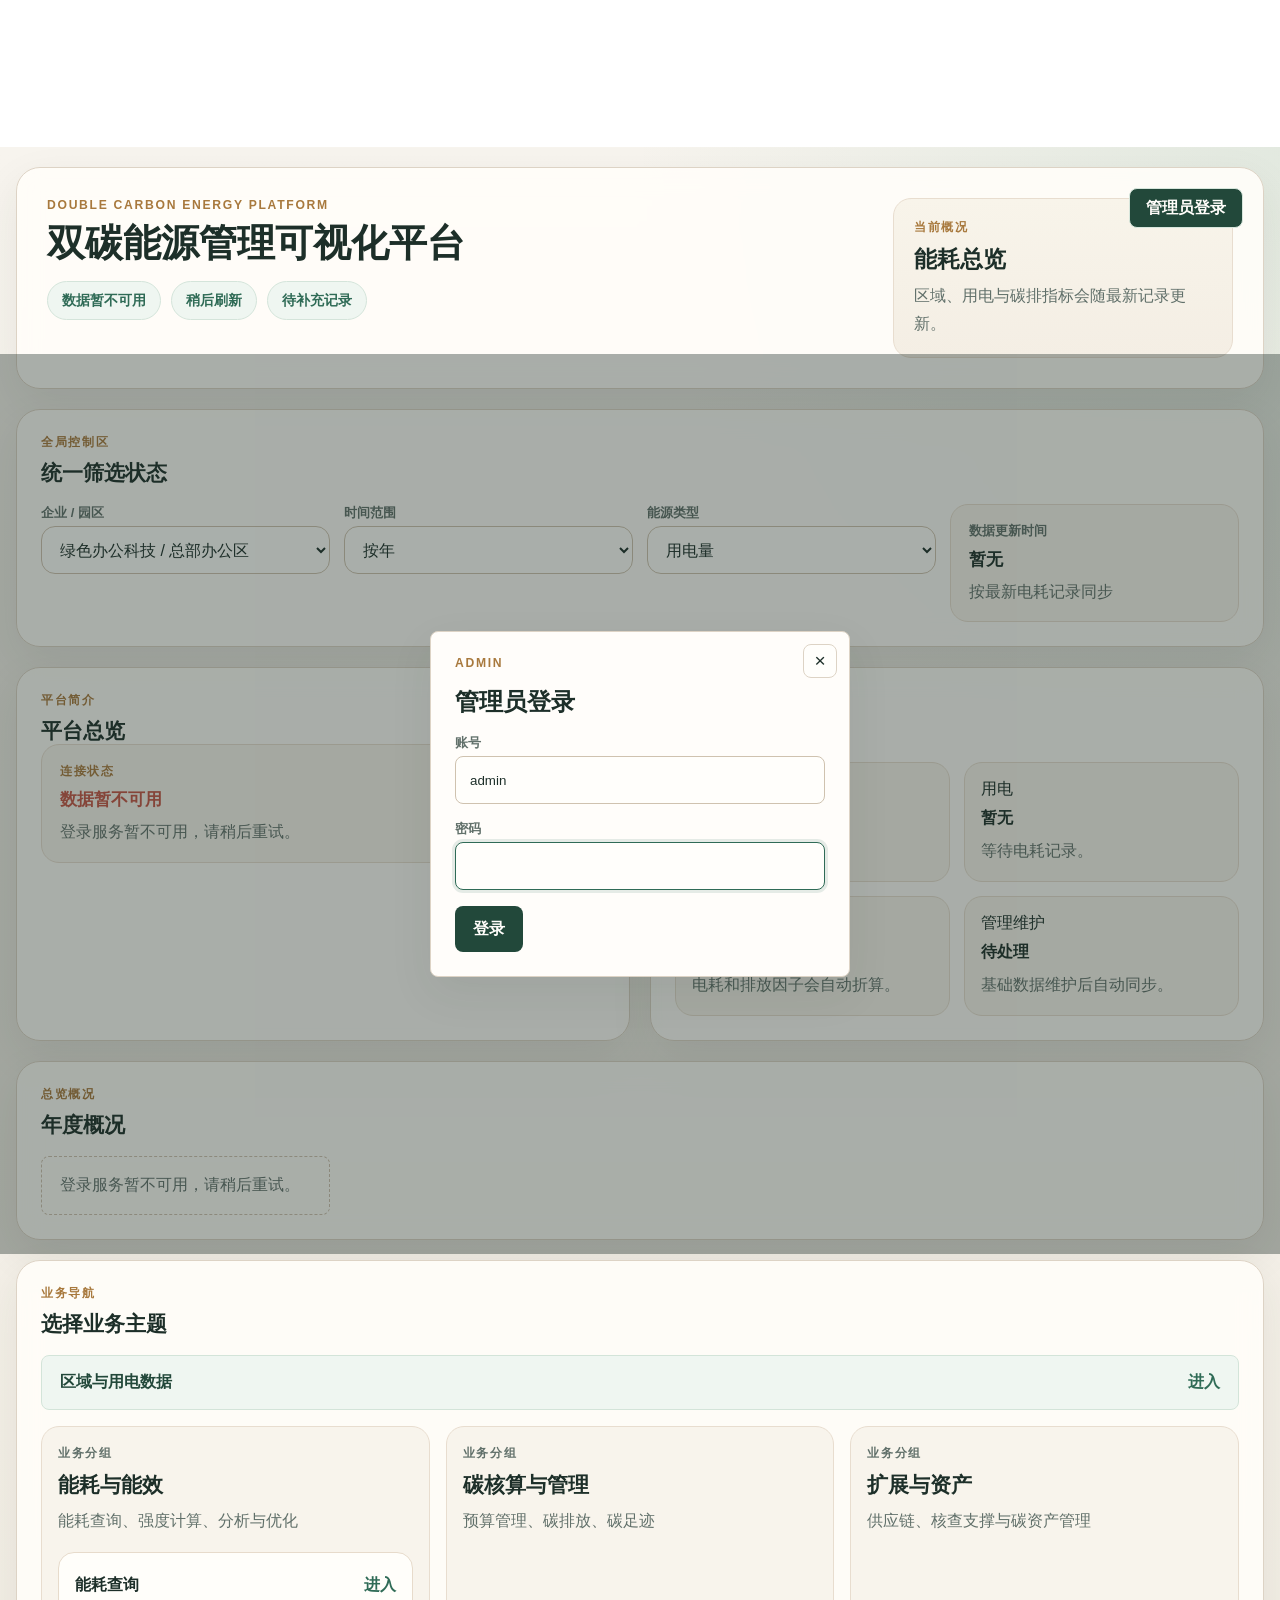
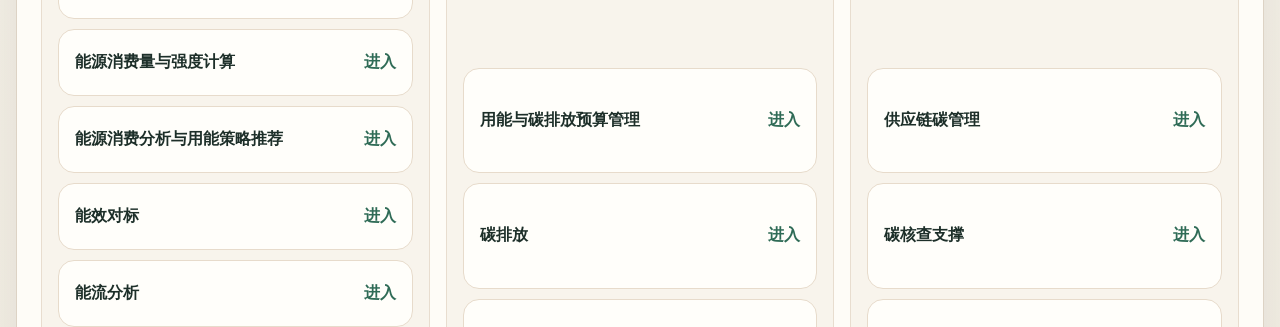
==== viewweb/admin.html @ d1d1e4b5 "Initial commit" ====
<!doctype html>
<html lang="zh-CN">
<head>
  <meta charset="UTF-8">
  <meta name="viewport" content="width=device-width, initial-scale=1.0">
  <title>管理中心</title>
  <link rel="stylesheet" href="./styles.css">
</head>
<body class="detail-page admin-page">
  <div class="page-shell">
    <header class="panel module-hero">
      <div class="admin-topbar">
        <a class="back-link" href="./index.html" aria-label="返回主页">
          <span class="back-icon">←</span>
          <span>返回主页</span>
        </a>
        <button id="logoutButton" class="secondary-button" type="button">退出登录</button>
      </div>
      <div class="module-hero-main">
        <div>
          <p class="eyebrow">Admin Console</p>
          <h1>管理中心</h1>
          <div class="tag-row">
            <span class="tag">区域维护</span>
            <span class="tag">用电录入</span>
            <span class="tag">数据同步</span>
          </div>
        </div>
        <div class="hero-side-card compact">
          <span class="mini-label">当前账号</span>
          <strong id="adminName">校验中</strong>
          <p id="adminRoleText"></p>
        </div>
      </div>
    </header>

    <section class="panel">
      <div class="section-head">
        <div>
          <p class="eyebrow">账号安全</p>
          <h2>修改密码</h2>
        </div>
      </div>
      <form id="passwordForm" class="data-form compact-form">
        <label class="field">
          <span>当前密码</span>
          <input name="currentPassword" type="password" autocomplete="current-password" required>
        </label>
        <label class="field">
          <span>新密码</span>
          <input name="newPassword" type="password" autocomplete="new-password" minlength="6" required>
        </label>
        <label class="field">
          <span>确认新密码</span>
          <input name="confirmPassword" type="password" autocomplete="new-password" minlength="6" required>
        </label>
        <div class="form-actions">
          <button class="secondary-button" type="submit">更新密码</button>
          <span id="passwordStatus" class="data-status"></span>
        </div>
      </form>
    </section>

    <section class="panel">
      <div class="section-head">
        <div>
          <p class="eyebrow">区域信息</p>
          <h2 id="areaFormTitle">新增区域</h2>
        </div>
        <a class="secondary-button" href="./areas.html">查看区域数据</a>
      </div>
      <form id="areaForm" class="data-form">
        <input name="areaId" type="hidden">
        <label class="field">
          <span>区域名称</span>
          <input name="name" required placeholder="例如：A 座 3 层办公区">
        </label>
        <label class="field">
          <span>区域编码</span>
          <input name="code" required placeholder="例如：a3-office">
        </label>
        <label class="field">
          <span>区域类型</span>
          <select name="areaType">
            <option value="office">办公室</option>
            <option value="park">园区</option>
            <option value="building">楼栋</option>
            <option value="floor">楼层</option>
            <option value="room">房间</option>
            <option value="custom">自定义</option>
          </select>
        </label>
        <label class="field">
          <span>建筑面积 m²</span>
          <input name="floorAreaM2" type="number" min="0" step="0.01" value="0">
        </label>
        <label class="field">
          <span>办公人数</span>
          <input name="staffCount" type="number" min="0" step="1" value="0">
        </label>
        <label class="field">
          <span>年度预算 kWh</span>
          <input name="annualBudgetKwh" type="number" min="0" step="0.001">
        </label>
        <label class="field">
          <span>电力排放因子 kg CO₂e/kWh</span>
          <input name="gridEmissionFactor" type="number" min="0" step="0.0001" value="0.42">
        </label>
        <label class="field">
          <span>备注</span>
          <input name="note" placeholder="可选">
        </label>
        <div class="form-actions">
          <button class="primary-button" type="submit">保存区域</button>
          <button id="cancelAreaEdit" class="secondary-button hidden" type="button">取消编辑</button>
          <button id="deactivateAreaButton" class="danger-button hidden" type="button">停用区域</button>
          <span id="areaStatus" class="data-status"></span>
        </div>
      </form>
    </section>

    <section class="workspace-two-col">
      <article class="panel workspace-panel">
        <div class="section-head">
          <div>
            <p class="eyebrow">区域列表</p>
            <h2>已建区域</h2>
          </div>
        </div>
        <div id="areaList" class="area-list"></div>
      </article>

      <article class="panel workspace-panel">
        <div class="section-head">
          <div>
            <p class="eyebrow">用电数据</p>
            <h2>录入电耗</h2>
          </div>
        </div>
        <form id="readingForm" class="data-form compact-form">
          <label class="field">
            <span>选择区域</span>
            <select id="readingAreaSelect" name="areaId" required></select>
          </label>
          <label class="field">
            <span>统计口径</span>
            <select name="periodType">
              <option value="day">按日</option>
              <option value="month">按月</option>
              <option value="year">按年</option>
              <option value="hour">按小时</option>
            </select>
          </label>
          <label class="field">
            <span>统计时间</span>
            <input name="readingTime" type="date" required>
          </label>
          <label class="field">
            <span>电耗 kWh</span>
            <input name="kwh" type="number" min="0" step="0.001" required>
          </label>
          <label class="field">
            <span>记录方式</span>
            <input name="source" value="手动记录">
          </label>
          <label class="field">
            <span>备注</span>
            <input name="note" placeholder="可选">
          </label>
          <div class="form-actions">
            <button class="primary-button" type="submit">保存电耗</button>
            <span id="readingStatus" class="data-status"></span>
          </div>
        </form>
      </article>
    </section>

    <section class="panel">
      <div class="section-head">
        <div>
          <p class="eyebrow">区域概览</p>
          <h2>区域数据状态</h2>
        </div>
      </div>
      <div id="adminStats" class="stats-grid"></div>
    </section>
  </div>

  <script src="./api.js"></script>
  <script src="./admin.js"></script>
</body>
</html>
---- viewweb/styles.css ----
:root {
  --bg: #f4f1ea;
  --panel: rgba(255, 253, 249, 0.92);
  --panel-strong: #fffdfa;
  --panel-soft: #f8f4ec;
  --line: #ddd3c5;
  --line-strong: #cfc2af;
  --ink: #1d2f29;
  --ink-soft: #61706a;
  --green-900: #22483a;
  --green-700: #2f6b56;
  --green-500: #4f9a78;
  --green-100: #edf5ef;
  --amber: #a8793d;
  --danger: #c45444;
  --danger-soft: #f8e4e0;
  --success: #2f8b5d;
  --success-soft: #e8f4ed;
  --shadow: 0 16px 44px rgba(33, 46, 40, 0.08);
}

* {
  box-sizing: border-box;
}

html {
  scroll-behavior: smooth;
}

body {
  margin: 0;
  min-height: 100vh;
  color: var(--ink);
  font-family: "Microsoft YaHei UI", "PingFang SC", sans-serif;
  background:
    radial-gradient(circle at top right, rgba(79, 154, 120, 0.12), transparent 28%),
    linear-gradient(180deg, #f7f4ee 0%, #f1ece2 100%);
}

a,
button,
select {
  font: inherit;
}

button {
  cursor: pointer;
}

.page-shell {
  width: min(1320px, calc(100% - 32px));
  margin: 20px auto 28px;
  display: grid;
  gap: 20px;
}

.panel {
  background: var(--panel);
  border: 1px solid var(--line);
  border-radius: 24px;
  box-shadow: var(--shadow);
  backdrop-filter: blur(12px);
  padding: 24px;
}

.platform-hero,
.module-hero {
  padding: 30px;
}

.platform-hero {
  position: relative;
  display: grid;
  grid-template-columns: minmax(0, 1.35fr) minmax(280px, 340px);
  gap: 20px;
  align-items: stretch;
}

.module-hero {
  display: grid;
  gap: 20px;
}

.module-hero-main {
  display: grid;
  grid-template-columns: minmax(0, 1fr);
  gap: 20px;
  align-items: stretch;
}

.hero-copy-block h1,
.module-hero h1 {
  margin: 10px 0 14px;
  font-family: "STZhongsong", "Microsoft YaHei UI", sans-serif;
  font-size: clamp(2rem, 3vw, 3.2rem);
  line-height: 1.08;
}

.control-static p,
.selection-banner p,
.hero-side-card p,
.module-group-head p,
.stat-card p,
.snapshot-card p,
.module-entry-card span,
.info-card p,
.formula-card p,
.metric-card p,
.event-item p,
.recommend-item p,
.reference-box p,
.reference-footer,
.legend-row span {
  margin: 0;
  color: var(--ink-soft);
  line-height: 1.72;
}

.eyebrow,
.mini-label {
  margin: 0;
  font-size: 0.76rem;
  letter-spacing: 0.14em;
  text-transform: uppercase;
  font-weight: 700;
  color: var(--amber);
}

.hero-side-card,
.control-static,
.selection-banner,
.snapshot-card,
.stat-card,
.module-group-card,
.info-card,
.formula-card,
.metric-card,
.event-item,
.recommend-item,
.reference-box,
.legend-row {
  background: var(--panel-soft);
  border: 1px solid #e8ddcf;
  border-radius: 18px;
}

.hero-side-card {
  padding: 20px;
  display: grid;
  align-content: start;
  gap: 10px;
  background: linear-gradient(180deg, #f8f4ea 0%, #f4eee4 100%);
}

.hero-side-card strong {
  font-size: 1.42rem;
  line-height: 1.16;
}

.tag-row {
  display: flex;
  flex-wrap: wrap;
  gap: 10px;
  margin-top: 18px;
}

.tag {
  display: inline-flex;
  align-items: center;
  padding: 9px 14px;
  border-radius: 999px;
  background: #eff6f1;
  border: 1px solid #d4e4da;
  color: var(--green-700);
  font-size: 0.88rem;
  font-weight: 700;
}

.section-head {
  display: flex;
  align-items: start;
  justify-content: space-between;
  gap: 16px;
  margin-bottom: 18px;
}

.section-head h2,
.section-head h3,
.panel h2,
.panel h3 {
  margin: 8px 0 0;
  font-size: 1.3rem;
  line-height: 1.3;
}

.global-controls,
.analysis-controls {
  display: grid;
  gap: 14px;
  align-items: start;
}

.global-controls {
  grid-template-columns: repeat(auto-fit, minmax(210px, 1fr));
}

.analysis-controls {
  grid-template-columns: repeat(4, minmax(0, 1fr));
}

.field {
  display: grid;
  gap: 4px;
  align-content: start;
  align-self: start;
}

.field span,
.control-static span {
  color: var(--ink-soft);
  font-size: 0.82rem;
  font-weight: 700;
}

select {
  width: 100%;
  min-height: 48px;
  border-radius: 14px;
  border: 1px solid var(--line-strong);
  background: #fffefb;
  color: var(--ink);
  padding: 0 14px;
}

input {
  width: 100%;
  min-height: 48px;
  border-radius: 8px;
  border: 1px solid var(--line-strong);
  background: #fffefb;
  color: var(--ink);
  padding: 0 14px;
  outline: none;
}

input:focus,
select:focus {
  border-color: var(--green-700);
  box-shadow: 0 0 0 3px rgba(47, 107, 86, 0.12);
}

.control-static,
.selection-banner {
  padding: 16px 18px;
}

.control-static strong,
.selection-banner strong {
  display: block;
  margin: 8px 0 6px;
  font-size: 1.05rem;
  line-height: 1.4;
}

.control-static.emphasis {
  background: linear-gradient(180deg, #eef5ef 0%, #f5f8f2 100%);
}

.home-overview-grid {
  display: grid;
  grid-template-columns: repeat(2, minmax(0, 1fr));
  gap: 20px;
}

.snapshot-grid {
  display: grid;
  grid-template-columns: repeat(2, minmax(0, 1fr));
  gap: 14px;
  margin-top: 18px;
}

.snapshot-card,
.stat-card,
.module-group-card,
.info-card,
.formula-card,
.metric-card,
.event-item,
.recommend-item,
.reference-box {
  padding: 16px;
}

.snapshot-card strong,
.stat-card strong,
.module-entry-card strong,
.info-card strong,
.formula-card strong,
.metric-card strong,
.event-item strong,
.recommend-item strong,
.reference-box strong {
  display: block;
  margin: 8px 0;
}

.stats-grid {
  display: grid;
  grid-template-columns: repeat(4, minmax(0, 1fr));
  gap: 14px;
}

.stat-card strong {
  font-size: 1.56rem;
  line-height: 1.08;
}

.status-danger {
  color: var(--danger);
}

.status-success {
  color: var(--success);
}

.module-group-grid {
  display: grid;
  grid-template-columns: repeat(3, minmax(0, 1fr));
  gap: 16px;
}

.module-group-card {
  display: grid;
  gap: 18px;
}

.module-group-head h3 {
  margin: 8px 0 8px;
}

.module-entry-list {
  display: grid;
  gap: 10px;
}

.module-entry-card {
  display: grid;
  grid-template-columns: minmax(0, 1fr) auto;
  gap: 12px;
  align-items: center;
  padding: 14px 16px;
  border-radius: 16px;
  text-decoration: none;
  color: var(--ink);
  background: #fffefa;
  border: 1px solid #e7dbcb;
  transition: transform 160ms ease, border-color 160ms ease, box-shadow 160ms ease;
}

.module-entry-card:hover,
.switch-chip:hover,
.back-link:hover {
  transform: translateY(-1px);
}

.module-entry-card:hover {
  border-color: #d2c2ab;
  box-shadow: 0 10px 24px rgba(34, 72, 58, 0.08);
}

.module-entry-card i {
  font-style: normal;
  color: var(--green-700);
  font-weight: 700;
}

.data-entry-link {
  display: grid;
  grid-template-columns: minmax(0, 1fr) auto;
  gap: 12px;
  align-items: center;
  margin-bottom: 16px;
  padding: 16px 18px;
  border-radius: 8px;
  border: 1px solid #d3e4d9;
  background: #eff6f1;
  color: var(--green-900);
  text-decoration: none;
  font-weight: 700;
}

.data-entry-link span {
  color: var(--green-700);
}

.back-link {
  width: fit-content;
  display: inline-flex;
  align-items: center;
  gap: 10px;
  padding: 10px 16px;
  border-radius: 999px;
  text-decoration: none;
  color: var(--green-900);
  background: #eef5ef;
  border: 1px solid #d7e6dc;
  font-weight: 700;
  transition: transform 160ms ease, border-color 160ms ease;
}

.back-icon {
  display: inline-flex;
  align-items: center;
  justify-content: center;
  width: 28px;
  height: 28px;
  border-radius: 999px;
  background: #fff;
  border: 1px solid #d7e6dc;
}

.module-switcher {
  display: flex;
  flex-wrap: wrap;
  gap: 10px;
  margin-bottom: 12px;
}

.switch-chip {
  display: inline-flex;
  align-items: center;
  padding: 10px 14px;
  border-radius: 999px;
  text-decoration: none;
  color: var(--green-900);
  background: #eff6f1;
  border: 1px solid #d3e4d9;
  font-weight: 700;
  transition: transform 160ms ease, background 160ms ease, color 160ms ease, border-color 160ms ease;
}

.switch-chip.active {
  background: var(--green-900);
  border-color: var(--green-900);
  color: #fffdfa;
}

.chart-grid {
  display: grid;
  grid-template-columns: repeat(2, minmax(0, 1fr));
  gap: 20px;
}

.chart-panel {
  min-height: 430px;
}

.chart-host {
  margin-top: 18px;
}

.line-chart-svg,
.pie-chart-svg {
  display: block;
  width: 100%;
  height: auto;
}

.line-grid {
  stroke: #e5ddd1;
  stroke-width: 1;
}

.line-axis {
  stroke: #cdbfab;
  stroke-width: 1.2;
}

.line-path {
  fill: none;
  stroke: var(--green-700);
  stroke-width: 3;
  stroke-linecap: round;
  stroke-linejoin: round;
}

.budget-path {
  fill: none;
  stroke: var(--amber);
  stroke-width: 2;
  stroke-dasharray: 7 6;
}

.point-danger {
  fill: var(--danger);
}

.point-success {
  fill: var(--success);
}

.chart-caption {
  display: flex;
  flex-wrap: wrap;
  gap: 16px;
  margin-top: 14px;
  color: var(--ink-soft);
  font-size: 0.84rem;
}

.legend-inline {
  display: inline-flex;
  align-items: center;
  gap: 8px;
}

.legend-swatch {
  width: 11px;
  height: 11px;
  border-radius: 999px;
}

.single-point-chart {
  display: grid;
  gap: 18px;
  padding: 18px;
  border: 1px solid #e8ddcf;
  border-radius: 18px;
  background: var(--panel-soft);
}

.single-chart-head span,
.single-bar-label span {
  display: block;
  color: var(--ink-soft);
}

.single-chart-head strong {
  display: block;
  margin: 8px 0;
  font-size: 2rem;
  line-height: 1.08;
}

.single-chart-head p {
  margin: 0;
  color: var(--ink-soft);
}

.single-bar-list {
  display: grid;
  gap: 14px;
}

.single-bar-row {
  display: grid;
  grid-template-columns: minmax(120px, 160px) minmax(0, 1fr);
  gap: 14px;
  align-items: center;
}

.single-bar-label strong {
  display: block;
  margin-bottom: 4px;
}

.single-bar-track {
  height: 22px;
  overflow: hidden;
  border-radius: 999px;
  background: #ece8df;
}

.single-bar-fill {
  display: block;
  height: 100%;
  border-radius: inherit;
}

.single-bar-fill.tone-success {
  background: var(--success);
}

.single-bar-fill.tone-danger {
  background: var(--danger);
}

.single-bar-fill.tone-budget {
  background: var(--amber);
}

.pie-layout {
  display: grid;
  grid-template-columns: 240px minmax(0, 1fr);
  gap: 16px;
  align-items: center;
}

.pie-total {
  fill: var(--ink);
  font-size: 1.32rem;
  font-weight: 800;
}

.pie-total-label {
  fill: var(--ink-soft);
  font-size: 0.82rem;
}

.pie-legend {
  display: grid;
  gap: 10px;
}

.legend-row {
  display: grid;
  grid-template-columns: auto 1fr auto;
  gap: 10px;
  align-items: center;
  padding: 10px 12px;
}

.legend-value {
  text-align: right;
  font-weight: 800;
}

.detail-grid {
  display: grid;
  grid-template-columns: repeat(12, minmax(0, 1fr));
  gap: 20px;
}

.span-12 {
  grid-column: span 12;
}

.span-6 {
  grid-column: span 6;
}

.span-4 {
  grid-column: span 4;
}

.info-list,
.formula-grid,
.metric-grid,
.event-list,
.recommend-list,
.reference-grid {
  display: grid;
  gap: 12px;
  margin-top: 16px;
}

.metric-grid {
  grid-template-columns: repeat(2, minmax(0, 1fr));
}

.formula-card code {
  display: block;
  margin: 10px 0 8px;
  padding: 10px 12px;
  border-radius: 12px;
  background: #eef5ef;
  color: var(--green-900);
  font-family: "Consolas", "Cascadia Code", monospace;
  line-height: 1.6;
}

.reference-grid {
  grid-template-columns: repeat(4, minmax(0, 1fr));
}

.reference-footer {
  margin-top: 16px;
  padding: 16px;
  border-radius: 16px;
  background: var(--panel-soft);
  border: 1px solid #e8ddcf;
}

.badge {
  display: inline-flex;
  align-items: center;
  justify-content: center;
  margin-left: 8px;
  padding: 4px 10px;
  border-radius: 999px;
  font-size: 0.74rem;
  font-weight: 700;
}

.badge-danger {
  background: var(--danger-soft);
  color: var(--danger);
}

.badge-success {
  background: var(--success-soft);
  color: var(--success);
}

.module-workspace {
  display: grid;
  gap: 20px;
}

.workspace-kpi-strip {
  display: grid;
  grid-template-columns: repeat(4, minmax(0, 1fr));
  gap: 14px;
}

.workspace-kpi-card,
.workspace-panel {
  min-width: 0;
}

.workspace-kpi-card {
  padding: 18px;
  border-radius: 18px;
  background: var(--panel-soft);
  border: 1px solid #e8ddcf;
  box-shadow: var(--shadow);
}

.workspace-kpi-card span {
  display: block;
  color: var(--ink-soft);
  font-size: 0.82rem;
}

.workspace-kpi-card strong {
  display: block;
  margin: 10px 0 8px;
  font-size: 1.72rem;
  line-height: 1.08;
}

.workspace-kpi-card p {
  margin: 0;
  color: var(--ink-soft);
  line-height: 1.65;
}

.workspace-two-col,
.workspace-three-col,
.before-after-board {
  display: grid;
  gap: 20px;
}

.workspace-two-col {
  grid-template-columns: minmax(0, 1.28fr) minmax(320px, 1fr);
}

.workspace-two-col-wide {
  grid-template-columns: minmax(0, 1.38fr) minmax(300px, 0.92fr);
}

.workspace-three-col {
  grid-template-columns: repeat(3, minmax(0, 1fr));
}

.energy-query-intro {
  display: grid;
  grid-template-columns: max-content minmax(0, 1fr);
  gap: 20px;
  align-items: center;
  padding: 16px 20px;
  border-radius: 18px;
  box-shadow: none;
  background: linear-gradient(90deg, #f5f8f0 0%, #fffdf9 100%);
}

.energy-query-intro h3 {
  margin: 4px 0 0;
  font-size: 1.08rem;
}

.energy-query-intro > p {
  margin: 0;
  color: var(--ink-soft);
  line-height: 1.72;
}

.standard-energy-total {
  display: grid;
  grid-template-columns: repeat(3, minmax(0, 1fr));
  gap: 12px;
  margin-bottom: 14px;
}

.standard-energy-total div {
  padding: 14px;
  border-radius: 14px;
  background: #eef5ef;
  border: 1px solid #d7e6dc;
}

.standard-energy-total span,
.standard-energy-row span,
.calculator-result span,
.calculator-result small {
  display: block;
  color: var(--ink-soft);
  line-height: 1.55;
}

.standard-energy-total strong,
.calculator-result strong {
  display: block;
  margin-top: 6px;
  color: var(--green-900);
  font-size: 1.18rem;
  line-height: 1.2;
}

.standard-energy-list {
  display: grid;
  grid-template-columns: repeat(auto-fit, minmax(220px, 1fr));
  gap: 10px;
}

.standard-energy-row {
  display: grid;
  gap: 10px;
  padding: 14px;
  border: 1px solid #e8ddcf;
  border-radius: 14px;
  background: linear-gradient(180deg, #f8f4ec 0%, #fffdf9 100%);
}

.standard-energy-row > div:nth-child(2) {
  display: grid;
  grid-template-columns: repeat(2, minmax(0, 1fr));
  gap: 8px;
}

.standard-energy-row > div:nth-child(2) span {
  padding: 8px 10px;
  border-radius: 10px;
  background: #eef5ef;
  color: var(--green-900);
  font-weight: 800;
}

.standard-energy-row small {
  color: var(--ink-soft);
  line-height: 1.6;
}

.calculator-form {
  display: grid;
  grid-template-columns: repeat(2, minmax(0, 1fr));
  gap: 12px;
  align-items: start;
}

.calculator-form .field:first-child,
.calculator-form .field:nth-child(2) {
  grid-column: span 1;
}

.calculator-formula {
  margin: 14px 0 0;
  padding: 12px 14px;
  border-radius: 12px;
  background: #f8f4ec;
  color: var(--green-900);
  font-family: "Consolas", "Cascadia Code", monospace;
}

.calculator-result {
  display: grid;
  grid-template-columns: repeat(2, minmax(0, 1fr));
  gap: 10px;
  margin-top: 12px;
}

.calculator-result div {
  padding: 14px;
  border-radius: 14px;
  background: linear-gradient(180deg, #f8f4ec 0%, #fffdf9 100%);
  border: 1px solid #e8ddcf;
}

.peak-valley-board {
  display: grid;
  grid-template-columns: repeat(2, minmax(0, 1fr));
  gap: 12px;
}

.peak-card {
  padding: 16px;
  border-radius: 16px;
  border: 1px solid #e8ddcf;
  background: linear-gradient(180deg, #f8f4ec 0%, #fffdf9 100%);
}

.peak-card span,
.strategy-strip span {
  color: var(--ink-soft);
  font-weight: 700;
}

.peak-card strong {
  display: block;
  margin-top: 8px;
  font-size: 1.28rem;
  line-height: 1.2;
}

.peak-card p {
  margin: 8px 0 0;
  color: var(--green-700);
  font-weight: 800;
}

.peak-valley-meter {
  margin-top: 16px;
}

.strategy-strip {
  display: flex;
  flex-wrap: wrap;
  gap: 8px;
  margin-top: 14px;
}

.strategy-strip span {
  display: inline-flex;
  align-items: center;
  min-height: 32px;
  padding: 0 12px;
  border-radius: 999px;
  border: 1px solid #e8ddcf;
  background: #fffdf9;
}

.strategy-strip span.tone-danger {
  border-color: #efc6bf;
  background: #fff1ee;
  color: var(--danger);
}

.strategy-strip span.tone-success {
  border-color: #cfe4d6;
  background: #eef8f1;
  color: var(--success);
}

.benchmark-mode-panel {
  padding: 18px 20px;
}

.benchmark-mode-control {
  display: grid;
  grid-template-columns: minmax(220px, 320px) minmax(0, 1fr);
  gap: 18px;
  align-items: start;
}

.benchmark-mode-control p {
  margin: 0 0 8px;
  color: var(--ink-soft);
  line-height: 1.7;
}

.compare-board,
.driver-list,
.scenario-grid,
.info-card-list,
.timeline-list,
.step-chain,
.project-list {
  display: grid;
  gap: 12px;
}

.heat-grid {
  display: grid;
  grid-template-columns: repeat(auto-fit, minmax(92px, 1fr));
  gap: 10px;
}

.heat-cell {
  padding: 12px;
  border-radius: 14px;
  background: rgba(79, 154, 120, var(--heat));
  border: 1px solid rgba(47, 107, 86, 0.12);
}

.heat-cell strong,
.heat-cell span,
.heat-cell small {
  display: block;
}

.heat-cell strong {
  font-size: 0.92rem;
}

.heat-cell span {
  margin-top: 8px;
  font-weight: 800;
}

.heat-cell small {
  margin-top: 6px;
  color: rgba(22, 45, 37, 0.72);
}

.heat-hot {
  border-color: rgba(196, 84, 68, 0.28);
}

.query-bar-list,
.area-map-grid {
  display: grid;
  gap: 12px;
}

.query-bar-row {
  display: grid;
  grid-template-columns: minmax(150px, 0.9fr) minmax(160px, 1.2fr) minmax(110px, auto);
  gap: 12px;
  align-items: center;
  padding: 14px 0;
  border-bottom: 1px dashed #e5ddcf;
}

.query-bar-row:last-child {
  border-bottom: 0;
}

.query-bar-copy strong,
.query-bar-copy span {
  display: block;
}

.query-bar-copy span {
  margin-top: 6px;
  color: var(--ink-soft);
  font-size: 0.84rem;
}

.query-bar-track {
  height: 14px;
  border-radius: 999px;
  background: #ecf0ea;
  overflow: hidden;
}

.query-bar-fill {
  display: block;
  height: 100%;
  border-radius: inherit;
  background: linear-gradient(90deg, #2f6b56 0%, #8ab18f 100%);
}

.query-bar-value {
  color: var(--green-700);
  font-weight: 800;
  text-align: right;
}

.area-map-grid {
  grid-template-columns: repeat(auto-fit, minmax(132px, 1fr));
}

.area-map-cell {
  min-height: 108px;
  padding: 14px;
  border-radius: 10px;
  background: rgba(79, 154, 120, calc(0.18 + var(--level) * 0.56));
  border: 1px solid rgba(47, 107, 86, 0.16);
}

.area-map-cell.is-hot {
  background: rgba(196, 84, 68, calc(0.16 + var(--level) * 0.44));
  border-color: rgba(196, 84, 68, 0.28);
}

.area-map-cell strong,
.area-map-cell span,
.area-map-cell small {
  display: block;
}

.area-map-cell span {
  margin-top: 10px;
  font-weight: 800;
}

.area-map-cell small {
  margin-top: 8px;
  color: rgba(22, 45, 37, 0.72);
  line-height: 1.5;
}

.timeline-item,
.project-item,
.scenario-card,
.step-item,
.boundary-item {
  padding: 16px;
  border-radius: 16px;
  background: var(--panel-soft);
  border: 1px solid #e8ddcf;
}

.timeline-head,
.driver-head,
.project-head,
.project-meta,
.step-top,
.boundary-head {
  display: flex;
  align-items: start;
  justify-content: space-between;
  gap: 10px;
}

.timeline-item p,
.scenario-card p,
.driver-item p,
.boundary-item p,
.step-item p,
.project-item p {
  margin: 8px 0 0;
  color: var(--ink-soft);
  line-height: 1.65;
}

.compare-row {
  padding: 14px 0;
  border-bottom: 1px dashed #e5ddcf;
}

.compare-row:last-child {
  border-bottom: 0;
}

.compare-copy strong {
  display: block;
  margin-bottom: 6px;
}

.compare-copy p,
.flow-copy p {
  margin: 0;
  color: var(--ink-soft);
  line-height: 1.6;
}

.compare-values {
  display: flex;
  justify-content: space-between;
  gap: 12px;
  margin: 10px 0 12px;
  color: var(--ink-soft);
  font-size: 0.84rem;
}

.compare-track,
.driver-track,
.flow-track {
  position: relative;
  width: 100%;
  height: 12px;
  border-radius: 999px;
  background: #ecf0ea;
  overflow: hidden;
}

.compare-fill,
.driver-fill,
.flow-fill {
  height: 100%;
  border-radius: 999px;
  background: linear-gradient(90deg, #2f6b56 0%, #62a07f 100%);
}

.compare-fill.over {
  background: linear-gradient(90deg, #cf7458 0%, #d99b68 100%);
}

.compare-target {
  position: absolute;
  top: -4px;
  bottom: -4px;
  width: 2px;
  background: var(--amber);
  border-radius: 999px;
}

.info-emphasis,
.scenario-value,
.boundary-value {
  margin-top: 10px;
  font-size: 1.18rem;
  font-weight: 800;
}

.product-footprint-hero {
  display: grid;
  grid-template-columns: minmax(0, 1fr) minmax(220px, 0.62fr);
  gap: 18px;
  align-items: stretch;
}

.product-footprint-hero > div {
  padding: 18px;
  border-radius: 18px;
  background: linear-gradient(135deg, #eef5ef 0%, #fffdf7 100%);
  border: 1px solid #dbe8df;
}

.product-footprint-hero span {
  display: block;
  color: var(--ink-soft);
  font-weight: 700;
}

.product-footprint-hero strong {
  display: block;
  margin: 10px 0;
  font-size: clamp(1.65rem, 4vw, 3rem);
  line-height: 1.05;
}

.product-footprint-hero p {
  margin: 0;
  color: var(--ink-soft);
  line-height: 1.7;
}

.product-footprint-meta {
  display: grid;
  gap: 10px;
}

.footprint-report-panel .secondary-button,
.verification-report-panel .secondary-button {
  width: fit-content;
  margin-top: 12px;
}

.driver-item {
  padding: 14px 0;
  border-bottom: 1px dashed #e5ddcf;
}

.driver-item:last-child {
  border-bottom: 0;
}

.driver-head span {
  color: var(--green-700);
  font-weight: 700;
}

.flow-board {
  display: grid;
  grid-template-columns: 220px minmax(0, 1fr);
  gap: 18px;
  align-items: start;
}

.flow-source {
  padding: 18px;
  border-radius: 18px;
  background: linear-gradient(180deg, #eef5ef 0%, #f7faf7 100%);
  border: 1px solid #dbe8df;
}

.flow-source span,
.flow-value,
.project-head span,
.project-meta span {
  color: var(--ink-soft);
}

.flow-source strong {
  display: block;
  margin: 10px 0 8px;
  font-size: 1.5rem;
}

.flow-source p {
  margin: 0;
  color: var(--ink-soft);
}

.flow-lanes {
  display: grid;
  gap: 12px;
}

.flow-lane {
  display: grid;
  grid-template-columns: minmax(0, 1fr) minmax(120px, 1.2fr) auto;
  gap: 12px;
  align-items: center;
}

.sankey-host {
  width: 100%;
  overflow-x: auto;
}

.sankey-svg {
  display: block;
  width: 100%;
  min-width: 620px;
  min-height: 300px;
}

.sankey-link {
  fill: none;
  stroke-linecap: round;
  opacity: 0.9;
  mix-blend-mode: multiply;
}

.sankey-node rect {
  filter: drop-shadow(0 8px 14px rgba(28, 47, 38, 0.12));
}

.sankey-node text {
  fill: #fffdfa;
  font-size: 12px;
  font-weight: 800;
  pointer-events: none;
}

.sankey-node-value {
  font-size: 11px;
  font-weight: 700;
  opacity: 0.92;
}

.sankey-caption {
  display: flex;
  flex-wrap: wrap;
  gap: 10px;
  margin-top: 12px;
}

.sankey-caption span {
  display: inline-flex;
  align-items: center;
  min-height: 32px;
  padding: 0 12px;
  border-radius: 999px;
  background: #eef5ef;
  color: var(--green-900);
  font-weight: 700;
}

.stacked-bar {
  display: flex;
  min-height: 84px;
  overflow: hidden;
  border-radius: 18px;
  background: #f1eee8;
}

.stacked-bar.compact {
  min-height: 64px;
}

.stack-piece {
  display: grid;
  align-content: center;
  justify-items: center;
  padding: 12px;
  color: #fffdfa;
  text-align: center;
}

.stack-piece span,
.stack-piece strong {
  display: block;
}

.stack-piece span {
  font-size: 0.8rem;
}

.stack-piece strong {
  margin-top: 6px;
}

.stack-legend {
  display: flex;
  flex-wrap: wrap;
  gap: 12px;
  margin-top: 14px;
}

.before-after-board {
  grid-template-columns: repeat(2, minmax(0, 1fr));
}

.before-after-item {
  padding: 16px;
  border-radius: 18px;
  background: var(--panel-soft);
  border: 1px solid #e8ddcf;
}

.before-after-item strong {
  display: block;
  margin-bottom: 12px;
}

.boundary-grid {
  display: grid;
  grid-template-columns: repeat(2, minmax(0, 1fr));
  gap: 12px;
}

.pill {
  display: inline-flex;
  align-items: center;
  justify-content: center;
  padding: 4px 10px;
  border-radius: 999px;
  background: #eef5ef;
  color: var(--green-700);
  font-size: 0.74rem;
  font-weight: 700;
}

.pill-danger {
  background: var(--danger-soft);
  color: var(--danger);
}

.pill-success {
  background: var(--success-soft);
  color: var(--success);
}

.table-shell {
  border-radius: 16px;
  overflow: hidden;
  border: 1px solid #e8ddcf;
}

.table-row {
  display: grid;
  grid-template-columns: repeat(4, minmax(0, 1fr));
  gap: 12px;
  padding: 14px 16px;
  background: #fffefb;
  border-bottom: 1px solid #f0e8db;
}

.table-row:last-child {
  border-bottom: 0;
}

.table-row.head {
  background: #f3efe7;
  font-weight: 700;
  color: var(--ink-soft);
}

.risk-matrix {
  position: relative;
  min-height: 320px;
  padding: 26px 20px 20px 42px;
  border-radius: 18px;
  background: var(--panel-soft);
  border: 1px solid #e8ddcf;
}

.risk-grid {
  position: absolute;
  inset: 24px 20px 20px 42px;
  border-radius: 16px;
  background:
    linear-gradient(to right, transparent 33.3%, rgba(183, 169, 145, 0.42) 33.3%, rgba(183, 169, 145, 0.42) 34.2%, transparent 34.2%, transparent 66.6%, rgba(183, 169, 145, 0.42) 66.6%, rgba(183, 169, 145, 0.42) 67.4%, transparent 67.4%),
    linear-gradient(to bottom, transparent 33.3%, rgba(183, 169, 145, 0.42) 33.3%, rgba(183, 169, 145, 0.42) 34.2%, transparent 34.2%, transparent 66.6%, rgba(183, 169, 145, 0.42) 66.6%, rgba(183, 169, 145, 0.42) 67.4%, transparent 67.4%);
}

.risk-axis {
  position: absolute;
  color: var(--ink-soft);
  font-size: 0.82rem;
  font-weight: 700;
}

.risk-axis-x {
  right: 20px;
  bottom: 2px;
}

.risk-axis-y {
  left: -2px;
  top: 28px;
  transform: rotate(-90deg);
  transform-origin: left top;
}

.risk-bubble {
  position: absolute;
  transform: translate(-50%, -50%);
  min-width: 94px;
  max-width: 120px;
  padding: 10px 12px;
  border-radius: 14px;
  color: #fffdfa;
  box-shadow: 0 8px 18px rgba(28, 47, 38, 0.14);
}

.risk-bubble span {
  display: block;
  font-size: 0.8rem;
  line-height: 1.45;
}

.step-item,
.scenario-card,
.boundary-item,
.info-card.tone-neutral,
.workspace-kpi-card.tone-neutral {
  background: linear-gradient(180deg, #f8f4ec 0%, #fffdf9 100%);
}

.tone-danger {
  border-color: #efc6bf;
}

.tone-success {
  border-color: #cfe4d6;
}

.workspace-kpi-card.tone-danger,
.scenario-card.tone-danger,
.step-item.tone-danger,
.boundary-item.tone-danger,
.info-card.tone-danger {
  background: linear-gradient(180deg, #fff1ee 0%, #fffdfa 100%);
}

.workspace-kpi-card.tone-success,
.scenario-card.tone-success,
.step-item.tone-success,
.boundary-item.tone-success,
.info-card.tone-success {
  background: linear-gradient(180deg, #eef8f1 0%, #fffdfa 100%);
}

.project-list {
  gap: 14px;
}

.project-item {
  padding: 18px;
}

.project-head strong {
  flex: 1;
}

.project-meta {
  margin: 10px 0;
}

.data-form {
  display: grid;
  grid-template-columns: repeat(4, minmax(0, 1fr));
  gap: 14px;
  align-items: start;
}

.compact-form {
  grid-template-columns: repeat(2, minmax(0, 1fr));
  align-items: start;
}

.form-actions {
  grid-column: 1 / -1;
  display: flex;
  align-items: center;
  gap: 14px;
  flex-wrap: wrap;
}

.primary-button {
  min-height: 46px;
  padding: 0 18px;
  border: 0;
  border-radius: 8px;
  background: var(--green-900);
  color: #fffdfa;
  font-weight: 700;
}

.primary-button:hover {
  background: var(--green-700);
}

.danger-button {
  min-height: 42px;
  padding: 0 16px;
  border-radius: 8px;
  border: 1px solid #efc6bf;
  background: var(--danger-soft);
  color: var(--danger);
  font-weight: 700;
}

.secondary-button {
  display: inline-flex;
  align-items: center;
  justify-content: center;
  min-height: 42px;
  padding: 0 16px;
  border-radius: 8px;
  border: 1px solid #d7e6dc;
  background: #eef5ef;
  color: var(--green-900);
  font-weight: 700;
  text-decoration: none;
}

.secondary-button:hover {
  border-color: var(--green-700);
}

.budget-report-panel .secondary-button {
  width: fit-content;
  margin-top: 12px;
}

.admin-login-button {
  position: absolute;
  top: 20px;
  right: 20px;
  z-index: 2;
  min-height: 40px;
  padding: 0 16px;
  border: 1px solid #d7e6dc;
  border-radius: 8px;
  background: var(--green-900);
  color: #fffdfa;
  font-weight: 700;
}

.admin-login-button:hover {
  background: var(--green-700);
}

.modal-backdrop {
  position: fixed;
  inset: 0;
  z-index: 20;
  display: grid;
  place-items: center;
  padding: 20px;
  background: rgba(29, 47, 41, 0.38);
}

.login-dialog {
  position: relative;
  width: min(420px, 100%);
  display: grid;
  gap: 16px;
  padding: 24px;
  border-radius: 8px;
  border: 1px solid var(--line);
  background: var(--panel-strong);
  box-shadow: var(--shadow);
}

.login-dialog h2 {
  margin: 0;
}

.modal-close {
  position: absolute;
  top: 12px;
  right: 12px;
  width: 34px;
  height: 34px;
  border: 1px solid var(--line);
  border-radius: 8px;
  background: #fffefb;
  color: var(--ink);
  font-size: 1.2rem;
}

.admin-topbar {
  display: flex;
  align-items: center;
  justify-content: space-between;
  gap: 12px;
  flex-wrap: wrap;
}

.data-status {
  color: var(--ink-soft);
  font-weight: 700;
}

.data-status.status-danger {
  color: var(--danger);
}

.data-status.status-success {
  color: var(--success);
}

.area-list {
  display: grid;
  gap: 10px;
}

.area-card {
  display: grid;
  grid-template-columns: minmax(0, 1fr) auto;
  gap: 6px 12px;
  align-items: center;
  width: 100%;
  padding: 14px;
  border-radius: 8px;
  border: 1px solid #e7dbcb;
  background: #fffefa;
  color: var(--ink);
  text-align: left;
}

.area-card.active {
  border-color: var(--green-700);
  background: var(--green-100);
}

.area-card span {
  color: var(--ink-soft);
  font-size: 0.82rem;
  font-weight: 700;
}

.area-card strong {
  grid-column: 1;
}

.area-card i {
  grid-row: 1 / span 2;
  grid-column: 2;
  font-style: normal;
  color: var(--green-700);
  font-weight: 700;
}

.admin-area-card {
  grid-template-columns: minmax(0, 1fr) auto;
}

.area-actions {
  grid-column: 1 / -1;
  display: flex;
  gap: 10px;
  flex-wrap: wrap;
  margin-top: 8px;
}

.area-actions .secondary-button {
  min-height: 36px;
}

.summary-filter {
  min-width: 180px;
}

.data-table {
  margin-top: 16px;
}

.empty-state {
  padding: 18px;
  border-radius: 8px;
  border: 1px dashed var(--line-strong);
  color: var(--ink-soft);
}

.hidden {
  display: none !important;
}

@media (max-width: 1180px) {
  .platform-hero,
  .module-hero-main,
  .home-overview-grid,
  .chart-grid,
  .reference-grid,
  .module-group-grid,
  .stats-grid {
    grid-template-columns: repeat(2, minmax(0, 1fr));
  }

  .workspace-kpi-strip,
  .workspace-three-col,
  .boundary-grid {
    grid-template-columns: repeat(2, minmax(0, 1fr));
  }

  .standard-energy-total {
    grid-template-columns: 1fr;
  }

  .workspace-two-col,
  .workspace-two-col-wide,
  .before-after-board,
  .flow-board {
    grid-template-columns: 1fr;
  }

  .global-controls {
    grid-template-columns: repeat(2, minmax(0, 1fr));
  }

  .data-form,
  .compact-form {
    grid-template-columns: repeat(2, minmax(0, 1fr));
  }

  .analysis-controls {
    grid-template-columns: 1fr;
  }

  .span-6,
  .span-4 {
    grid-column: span 12;
  }
}

@media (max-width: 860px) {
  .page-shell {
    width: min(100% - 20px, 100%);
    margin: 12px auto 20px;
    gap: 16px;
  }

  .panel,
  .platform-hero,
  .module-hero {
    padding: 18px;
    border-radius: 18px;
  }

  .platform-hero,
  .module-hero-main,
  .home-overview-grid,
  .stats-grid,
  .snapshot-grid,
  .module-group-grid,
  .chart-grid,
  .pie-layout,
  .reference-grid,
  .metric-grid,
  .global-controls,
  .workspace-kpi-strip,
  .workspace-two-col,
  .workspace-two-col-wide,
  .workspace-three-col,
  .before-after-board,
  .boundary-grid,
  .flow-board,
  .product-footprint-hero {
    grid-template-columns: 1fr;
  }

  .admin-login-button {
    position: static;
    width: fit-content;
    order: -1;
  }

  .data-form,
  .compact-form {
    grid-template-columns: 1fr;
  }

  .section-head {
    flex-direction: column;
    margin-bottom: 14px;
  }

  .flow-lane,
  .table-row,
  .query-bar-row {
    grid-template-columns: 1fr;
  }

  .energy-query-intro {
    grid-template-columns: 1fr;
    gap: 10px;
  }

  .standard-energy-row,
  .peak-valley-board,
  .benchmark-mode-control,
  .calculator-form,
  .calculator-result {
    grid-template-columns: 1fr;
  }

  .query-bar-value {
    text-align: left;
  }

  .risk-matrix {
    min-height: 360px;
  }
}

@media (max-width: 560px) {
  .hero-copy-block h1,
  .module-hero h1 {
    font-size: 1.72rem;
  }

  .module-entry-card {
    grid-template-columns: 1fr;
  }

  .chart-caption {
    gap: 10px;
  }

  .single-bar-row {
    grid-template-columns: 1fr;
  }
}
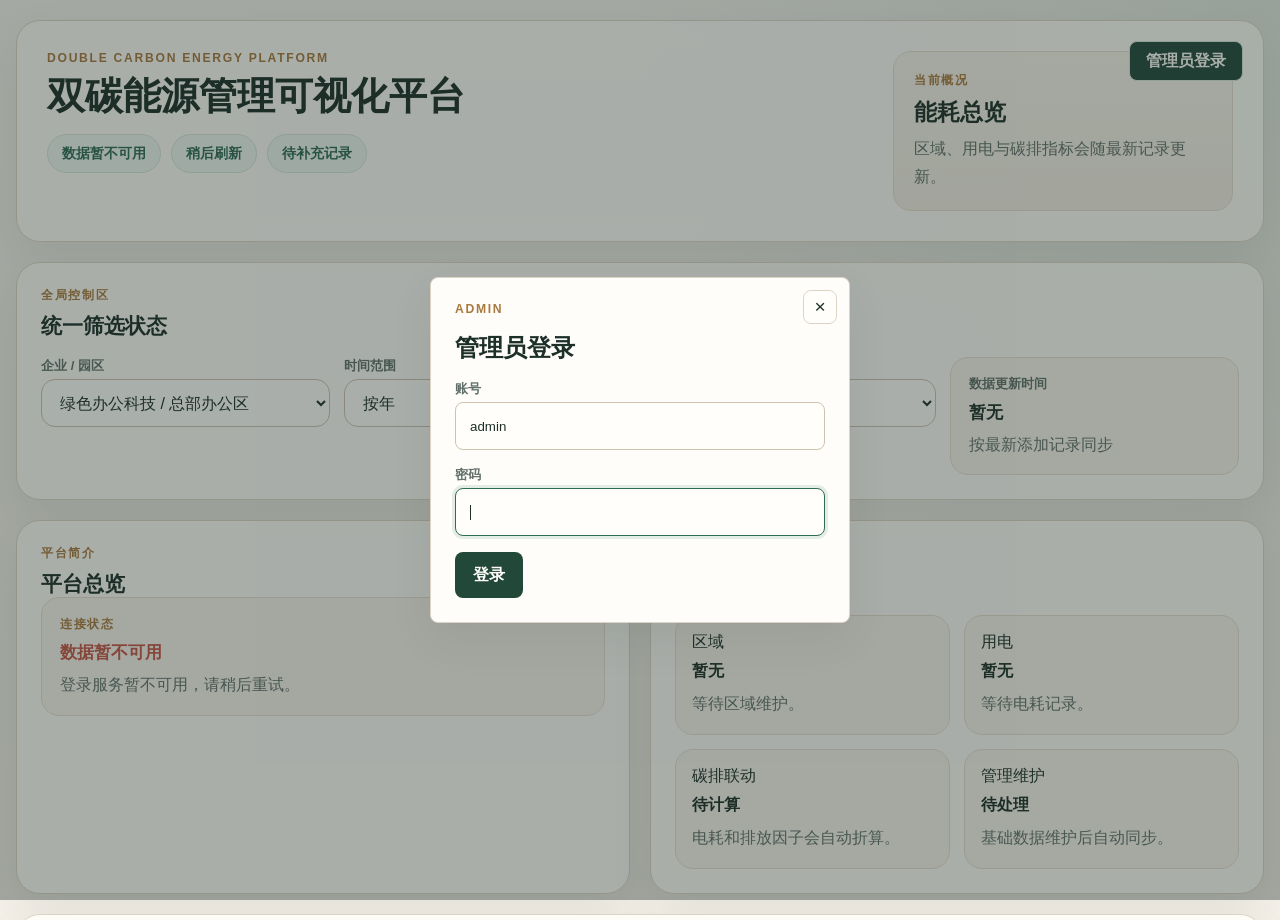
==== commit ea87d585: "Add CSV electricity import" ====
--- a/viewweb/admin.html
+++ b/viewweb/admin.html
@@ -172,6 +172,20 @@
             <span id="readingStatus" class="data-status"></span>
           </div>
         </form>
+
+        <div class="import-box">
+          <div>
+            <p class="eyebrow">批量导入</p>
+            <h3>导入电耗 CSV</h3>
+            <p>先选择区域，再导入包含 readingTime、kwh、periodType、source、note 的 CSV 文件。</p>
+          </div>
+          <div class="import-actions">
+            <input id="readingImportFile" type="file" accept=".csv,text/csv">
+            <button id="downloadReadingTemplate" class="secondary-button" type="button">下载模板</button>
+            <button id="importReadingButton" class="primary-button" type="button">导入数据</button>
+          </div>
+          <span id="importStatus" class="data-status"></span>
+        </div>
       </article>
     </section>
 
--- a/viewweb/styles.css
+++ b/viewweb/styles.css
@@ -1591,6 +1591,40 @@
   align-items: center;
   gap: 14px;
   flex-wrap: wrap;
+}
+
+.import-box {
+  display: grid;
+  gap: 14px;
+  margin-top: 22px;
+  padding-top: 18px;
+  border-top: 1px solid var(--line);
+}
+
+.import-box h3 {
+  margin: 4px 0 8px;
+  font-size: 1.1rem;
+}
+
+.import-box p {
+  margin: 0;
+  color: var(--ink-soft);
+}
+
+.import-actions {
+  display: flex;
+  align-items: center;
+  gap: 12px;
+  flex-wrap: wrap;
+}
+
+.import-actions input[type="file"] {
+  min-height: 42px;
+  max-width: 320px;
+  padding: 9px;
+  border: 1px solid var(--line-strong);
+  border-radius: 8px;
+  background: #fffefa;
 }
 
 .primary-button {
